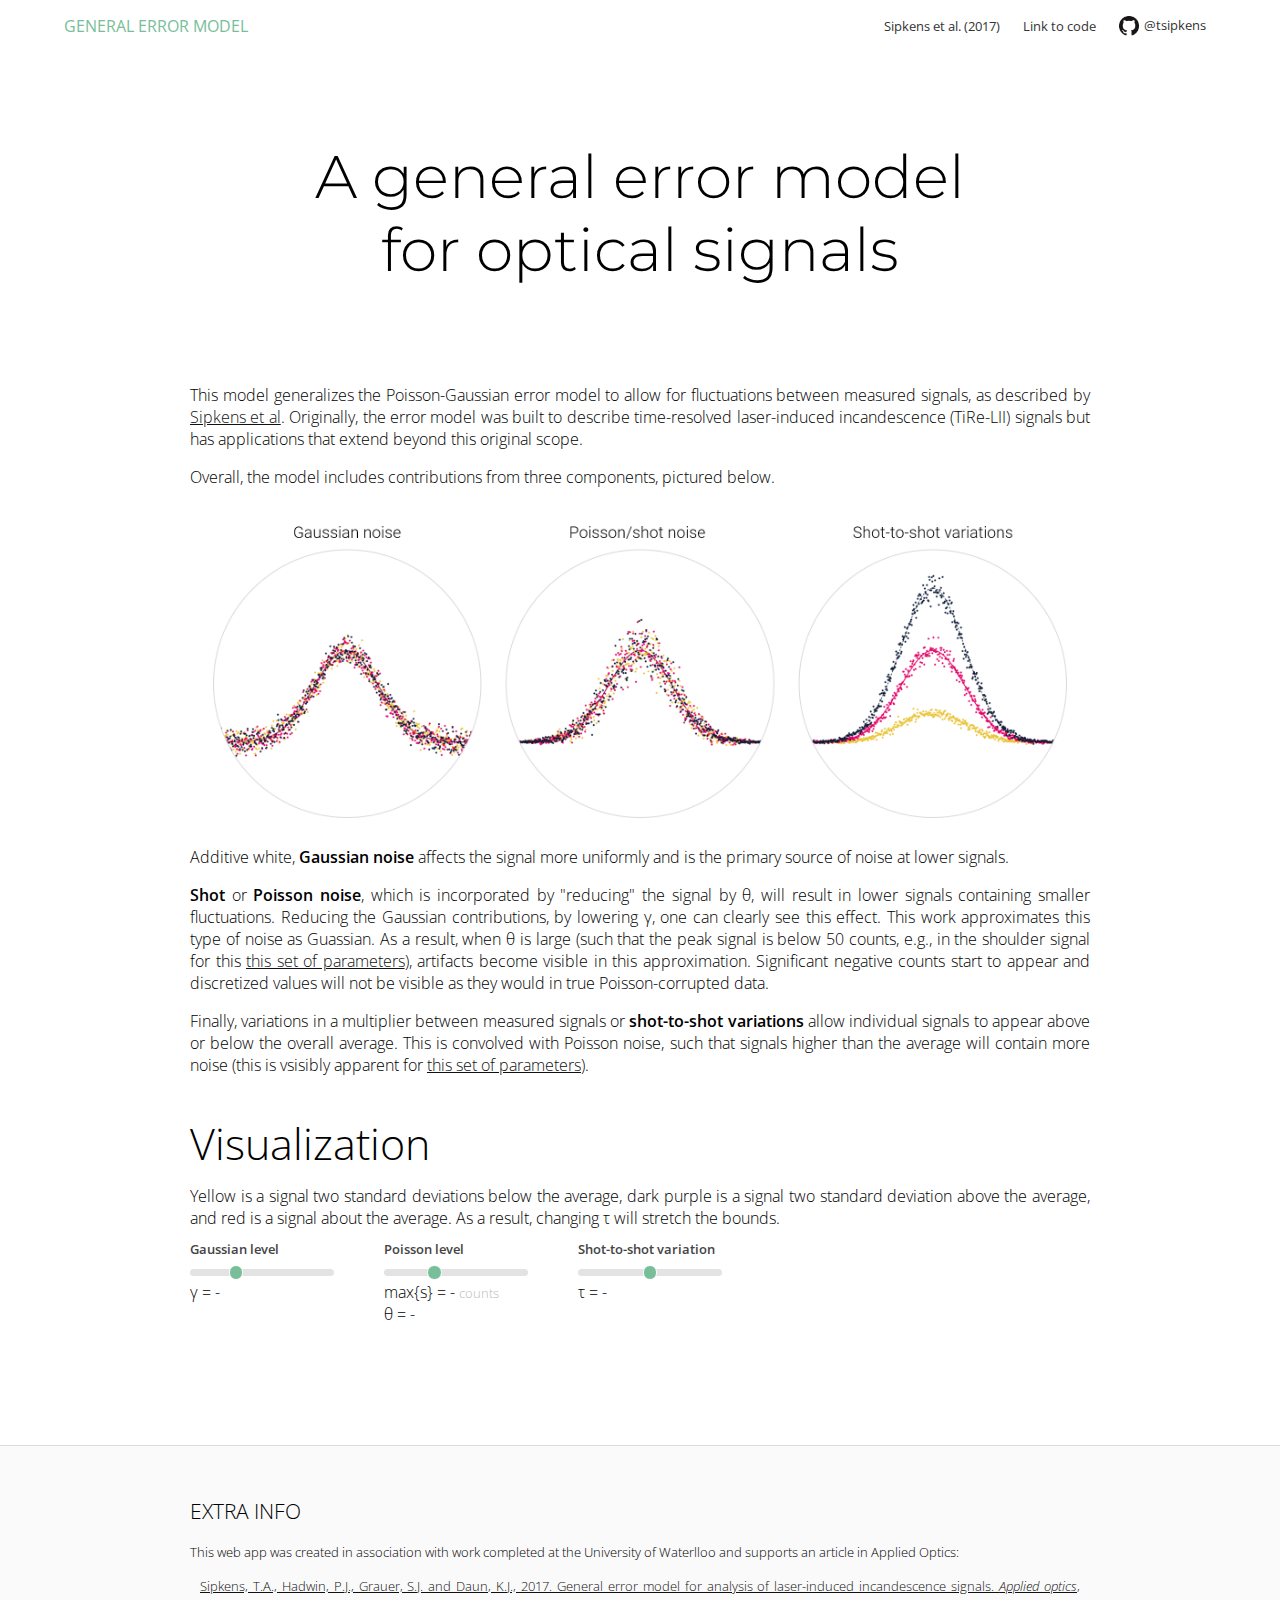
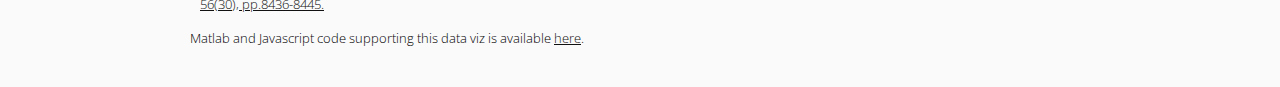
==== index.html @ a11cedff "Update header" ====
<!DOCTYPE html>
<html>

<head>
  <meta charset="utf-8">
  <title>General error model</title>

  <link rel="icon" type="image/png" href="docs/favicon.png">

  <meta name="viewport" content="width=device-width, initial-scale=1">

  <!-- Load d3.js -->
  <script src="https://d3js.org/d3.v4.js"></script>
  <script src="https://ajax.googleapis.com/ajax/libs/jquery/3.5.1/jquery.min.js"></script>

  <!-- Load fonts -->
  <link href="docs/index.css" rel="stylesheet">
</head>

<body>

  <header id="header" class="header">
    <a href="https://github.com/tsipkens" class="nav-link" style="padding: 15px 10px 15px 5%;font-size:12pt;">GENERAL ERROR MODEL</a>
    <nav>
      <ul class="nav-list">
        <li><a href="https://doi.org/10.1364/AO.56.008436" class="nav-link">Sipkens et al. (2017)</a></li>
        <li><a href="https://github.com/tsipkens/wat-lii-error" class="nav-link">Link to code</a></li>
        <li><a href="https://github.com/tsipkens" class="nav-link">
          <div style="display:flex;vertical-align:middle;">
            <img src="docs/GitHub-Mark-64px.png" alt="GitHub" style="height:15pt; padding-right:5px;">
            <span>@tsipkens</span>
          </div>
        </a></li>
      </ul>
    </nav>
  </header>



  <div class="main">

    <h1>A general error model for optical signals</h1>

    <p align="justify">
      This model generalizes the Poisson-Gaussian error model to allow
      for fluctuations between measured signals, as described
      by <a href="https://doi.org/10.1364/AO.56.008436">Sipkens et al</a>.
      Originally, the error model was built to describe time-resolved
      laser-induced incandescence (TiRe-LII) signals but has applications
      that extend beyond this original scope.
    </p>

    <p align="justify">
      Overall, the model includes contributions from three components, pictured below.
    </p>

    <img src="docs/kinds_of_noise.png" alt="Noise types" class="img-center" style="max-width:95%;">

    <p align="justify">
      Additive white, <b>Gaussian noise</b> affects the signal more uniformly
      and is the primary source of noise at lower signals.
    </p>

    <p align="justify">
      <b>Shot</b> or <b>Poisson noise</b>, which is incorporated by "reducing"
      the signal by θ, will result in lower signals containing smaller
      fluctuations. Reducing the Gaussian contributions, by lowering γ,
      one can clearly see this effect.
      This work approximates this type of noise
      as Guassian. As a result, when θ is large (such that the
      peak signal is below 50 counts, e.g., in the shoulder signal for this
      <a href="#hlegend" id="set2">this set of parameters</a>),
      artifacts become visible in this approximation.
      Significant negative counts start to appear and
      discretized values will not be visible as they would in true
      Poisson-corrupted data.
    </p>

    <p align="justify">
      Finally, variations in a multiplier between measured signals
      or <b>shot-to-shot variations</b> allow individual signals to
      appear above or below the overall average. This is convolved
      with Poisson noise, such that signals higher than the average
      will contain more noise (this is vsisibly apparent for
      <a href="#hlegend" id="set1">
        this set of parameters</a>).
    </p>

    <h2 id="hlegend">Visualization</h2>

    <p align="justify">
      Yellow is a signal two standard deviations below the average,
      dark purple is a signal two standard deviation above the average,
      and red is a signal about the average.
      As a result, changing τ will stretch the bounds.
    </p>

    <div class="control">
      <span class="control-label">Gaussian level</span>
      <input type="range" name="gamSlider" id="gamSlider" min="1" max="21" value="7"  class="slider" onchange="displayval(this.value, gam_vec, 'gamval');"> <br>
      γ = <output id="gamval">-</output>
    </div>

    <div class="control">
      <span class="control-label">Poisson level</span>
      <input type="range" name="theSlider" id="theSlider" min="1" max="19" value="7"  class="slider" onchange="displayval(this.value, the_vec, 'theval');"> <br>
      max{s} = <output id="theval2">-</output> <span class="control-unit">counts</span> <br>
      θ = <output id="theval">-</output>
    </div>

    <div class="control">
      <span class="control-label">Shot-to-shot variation</span>
      <input type="range" name="tauSlider" id="tauSlider" min="1" max="21" value="11"  class="slider" onchange="displayval(this.value, tau_vec, 'tauval');"> <br>
      τ = <output id="tauval">-</output>
    </div>


    <!-- Create a div where the graph will take place -->
    <div id="my_dataviz" style="padding-top:30px;"></div>

    <script src="js/add_noise.js"></script>

  </div>

  <div class="footer">
    <div class="main" style="padding-top:20px;padding-bottom:20px;font-size:10pt;">

      <h3>EXTRA INFO</h4>

      <p align="justify">
        This web app was created in association with work completed
        at the University of Waterlloo and supports an article in Applied Optics:
      </p>

      <p align="justify" style="padding-left:10px;padding-right:10px;">
        <a href="https://doi.org/10.1364/AO.56.008436">
          Sipkens, T.A., Hadwin, P.J., Grauer, S.J. and Daun, K.J., 2017.
          General error model for analysis of laser-induced incandescence signals.
          <i>Applied optics</i>, 56(30), pp.8436-8445.
        </a>
      </p>

      <p align="justify" style="padding-bottom:20px">
        Matlab and Javascript code supporting this data viz is available
        <a href="https://github.com/tsipkens/wat-lii-error">here</a>.
      </p>
    </div>
  </div>

  <script>
    // When the user scrolls down 50px from the top of the document, reformat header
      window.onscroll = function() {scrollFunction()};
      function scrollFunction() {
        if (document.body.scrollTop > 50 || document.documentElement.scrollTop > 60) {
          document.getElementById("header").style.boxShadow = "0px 0px 4px #AAA";
        } else {
          document.getElementById("header").style.boxShadow = "none";
        }
      }
    </script>


</body>

</html>
---- docs/index.css ----
@import url('https://fonts.googleapis.com/css2?family=Montserrat:wght@300&family=Pacifico&family=Open+Sans:wght@300;400;500;600&family=Roboto:wght@300&display=swap');

* {
  padding: 0;
  margin: 0;
}

html {
  scroll-behavior: smooth;
}

body {
  font-family: 'Open Sans', Arial, sans-serif;
  font-weight: 300;
  font-size: 12pt;
  min-height: 100%;
}


p {
  text-align: justify;
  padding-top: 8px;
  padding-bottom: 8px;
  margin: 0px;
}

b {
  font-weight: 600;
}

h1 {
  text-align: center;
  font-size: 45pt;
  font-family: 'Montserrat', Arial, sans-serif;
  font-weight: 300;
  padding: 10%;
}

h2 {
  font-size: 32pt;
  padding-bottom: 5px;
  font-family: Open Sans;
  font-weight: 200;
  padding-top: 30px;
}

h3 {
  font-size: 16pt;
  margin-bottom: 9.5px;
  font-family: Open Sans;
  font-weight: 200;
}

h4 {
  font-size: 14pt;
  font-family: 'Open Sans', Arial, sans-serif;
  font-weight: 600;
}

a {
  color: #111;
  cursor: pointer;
  transition: all 0.3s ease 0s;
}

a:hover {
  color: #78BE99;
}

/*  For navigation */
header {
  display: flex;
  justify-content: space-between;
  align-items: center;
  background-color: #FFF;
  margin: 0px;
  padding: 0px;
  font-size: 10pt;
  z-index: 20;
  position: fixed; /* Set the navbar to fixed position */
  top: 0; /* Position the navbar at the top of the page */
  width: 100%;
  box-shadow: white;
  transition: 0.3s;
}

nav {
  padding: 10px 5% 10px 0px;
  text-align: right;
  width: 60%;
}

.nav-list {
  list-style: none;
}

.nav-list li {
  display: inline-block;
  padding: 0px 10px;
  vertical-align: middle;
}

.nav-link {
  text-decoration: none;
  color: #333;
  transition: all 0.3s ease 0s;
  font-weight: 400;
  top: -500px;
}

.nav-link:hover {
  color: #78BE99;
}

a.anchor {
  display: block;
  position: relative;
  top: -60px;
  visibility: hidden;
}

div.footer {
  background-color: #FAFAFA;
  margin-top: 30px;
  padding-top: 30px;
  margin-bottom: 0px;
  padding-bottom: 0px;
  border-top: 1px solid #DDDDDD;
}


/* For main components */
div.main {
  margin: 0 auto;
  max-width: 900px;
  width: 90%;
  padding-top: 50px;
  padding-bottom: 50px;
}

hr {
  border: none;
  border-top: 1px solid #DDDDDD;
  margin-top: 35px;
  margin-bottom: 35px;
}

.img-center {
  display: block;
  margin: 20px;
  margin-left: auto;
  margin-right: auto;
}

/* Associated with plot elements --> */
div.tooltip {
  position: absolute;
  text-align: center;
  padding: .4rem;
  background: #FFFFFF;
  color: #313639;
  border: 1px solid #313639;
  border-radius: 4px;
  pointer-events: none;
}

.labels {
  color: #444444;
  font-size: 8px;
}

.Qlabel {
  color: #CCCCCC;
  font-size: 8pt;
}

.axis {
  font-family: 'Open Sans', Arial, sans-serif;
  font-size: 10pt;
  font-weight: 200;
}



div.control {
  padding: 0px 30px 5px 0px;
  display: inline-block;
  vertical-align: text-top;
  margin-bottom: 5px;
  width: 160px;
}

.control-label {
  font-family: 'Open Sans', sans-serif;
  font-weight: 600;
  color: #444;
  font-size: 10pt;
}

.control-unit {
  font-family: 'Open Sans', sans-serif;
  font-weight: 300;
  color: #BBB;
  font-size: 10pt;
}



/* for blue slider */
.slider {
  -webkit-appearance: none;
  width: 90%;
  height: 5pt;
  border-radius: 5px;
  background: #E3E3E3;
  outline: none;
  -webkit-transition: .2s;
  transition: all .2s;
}

.slider::-webkit-slider-thumb {
  -webkit-appearance: none;
  appearance: none;
  width: 11pt;
  height: 11pt;
  border-radius: 50%;
  border: 1pt solid white;
  background: #78BE99;
  cursor: pointer;
}

.slider::-moz-range-thumb {
  width: 11pt;
  height: 11pt;
  border-radius: 50%;
  background: #78BE99;
  cursor: pointer
}
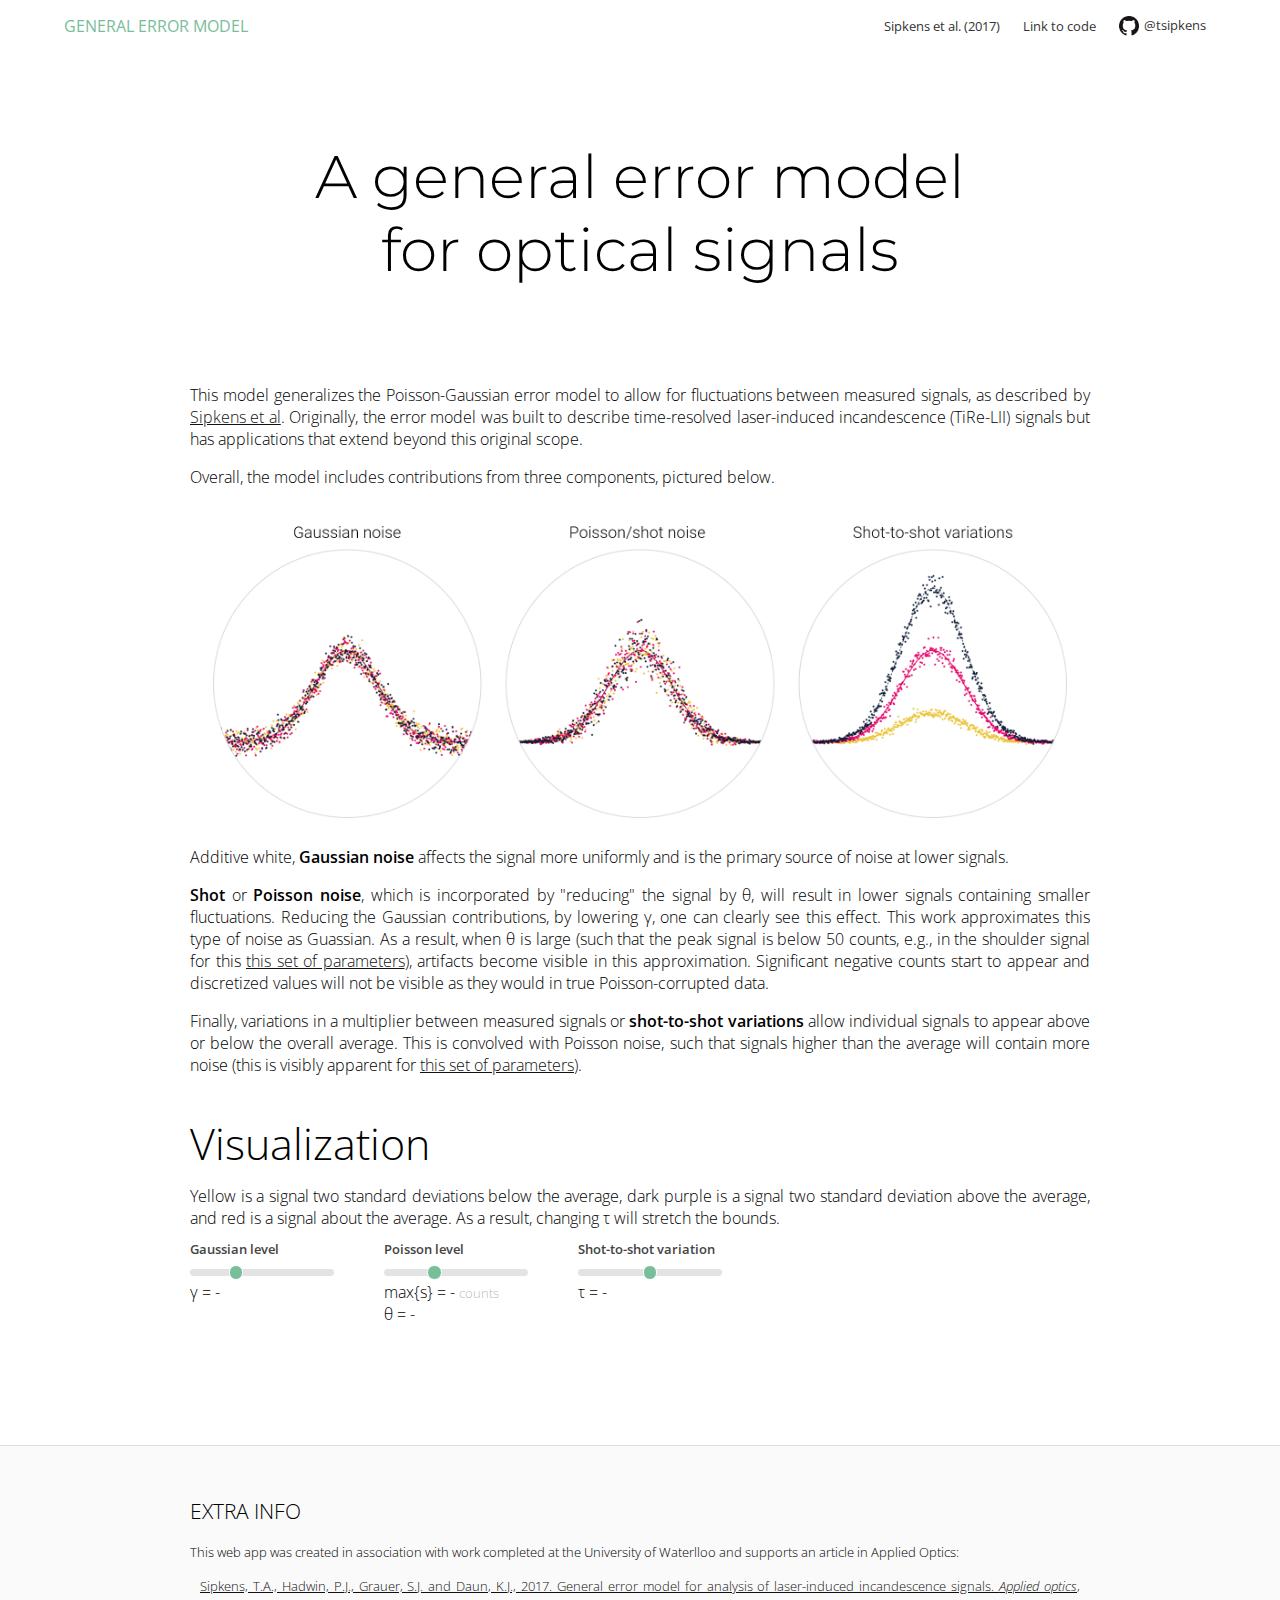
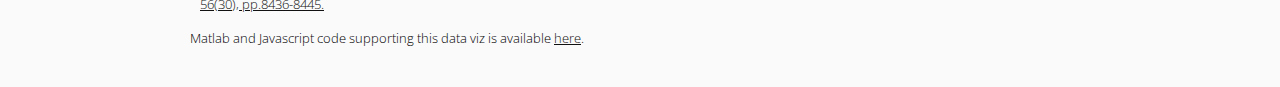
==== commit 86ec40c1: "Fix typo in index.html" ====
--- a/index.html
+++ b/index.html
@@ -81,7 +81,7 @@
       or <b>shot-to-shot variations</b> allow individual signals to
       appear above or below the overall average. This is convolved
       with Poisson noise, such that signals higher than the average
-      will contain more noise (this is vsisibly apparent for
+      will contain more noise (this is visibly apparent for
       <a href="#hlegend" id="set1">
         this set of parameters</a>).
     </p>
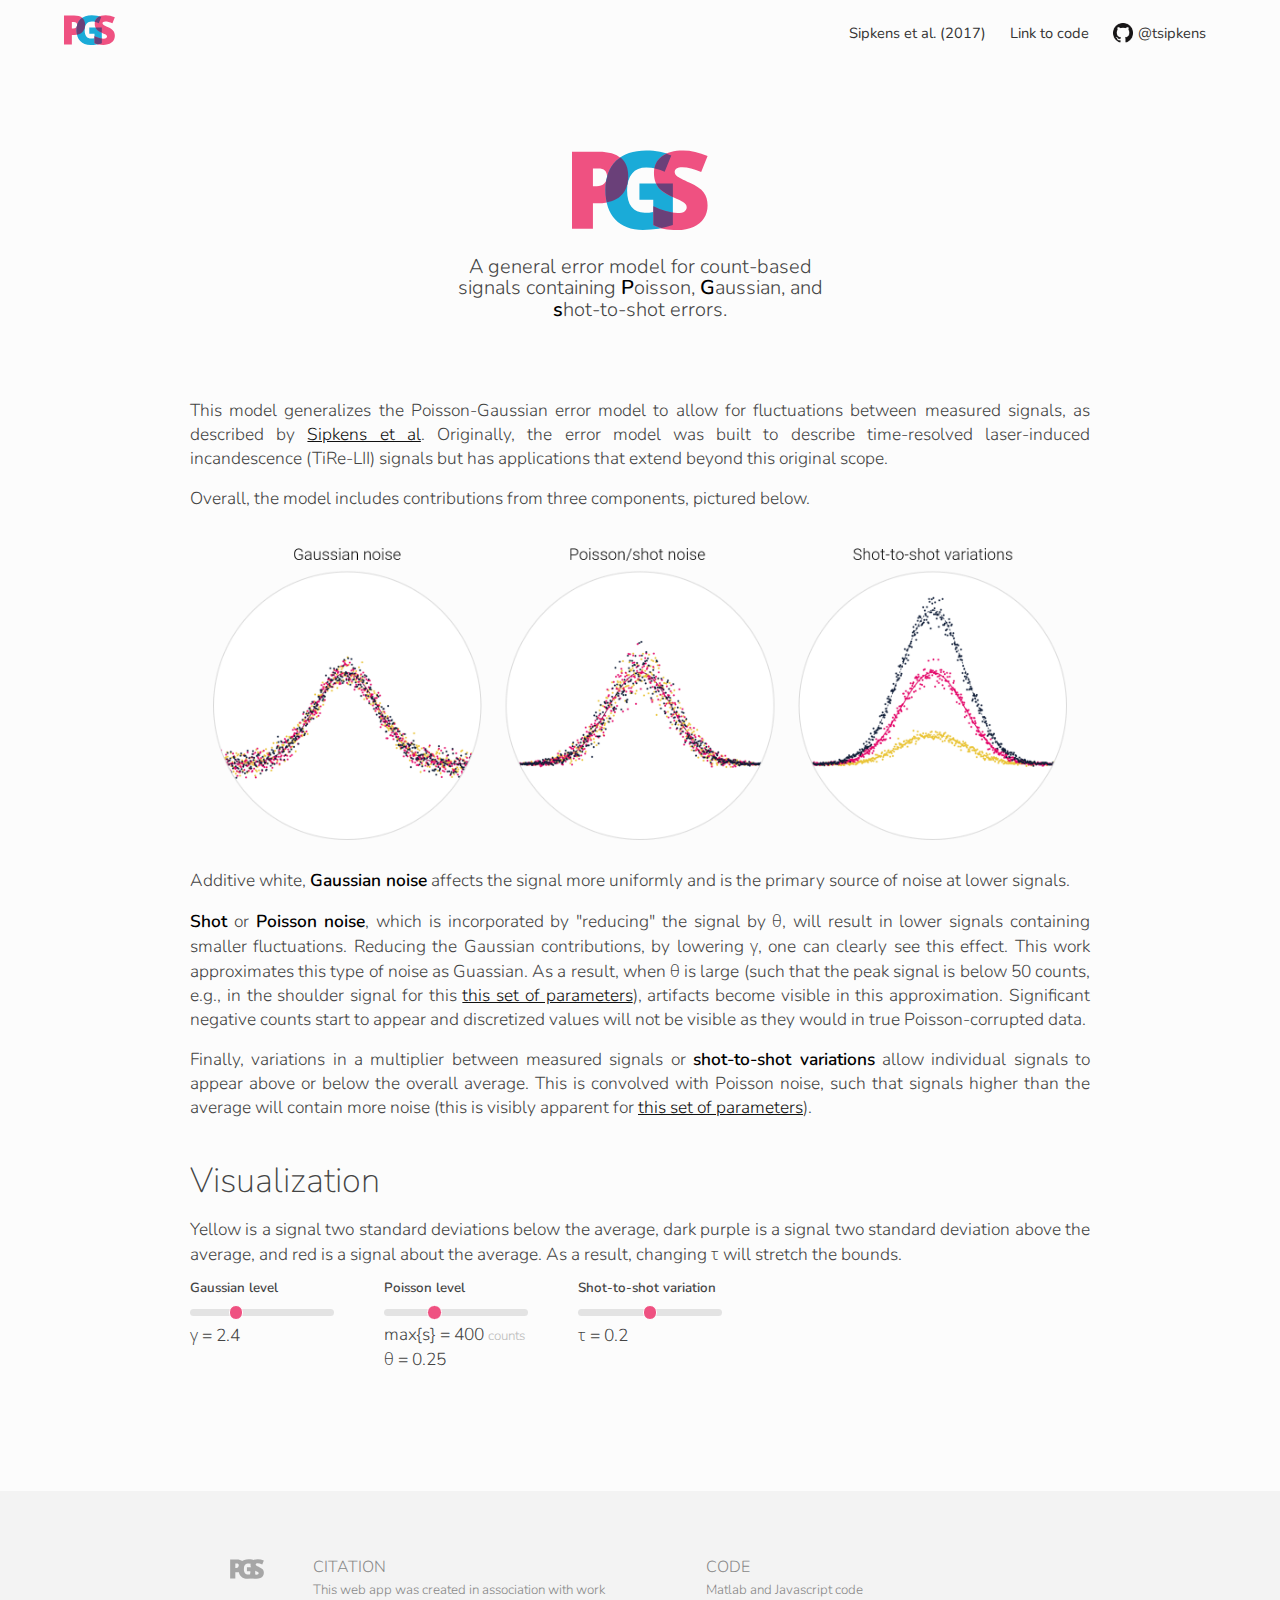
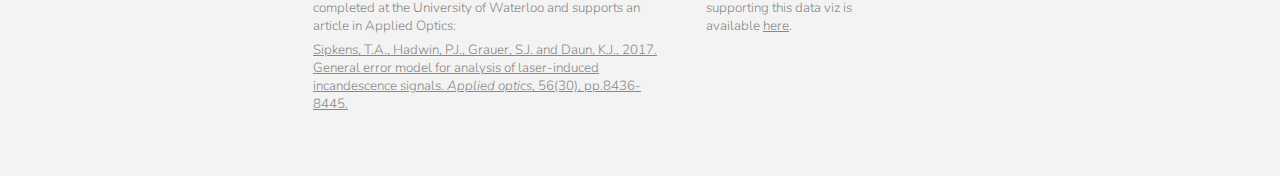
==== commit 5e25f7a7: "Update logo and footer" ====
--- a/index.html
+++ b/index.html
@@ -3,7 +3,7 @@
 
 <head>
   <meta charset="utf-8">
-  <title>General error model</title>
+  <title>PGS ERRORS</title>
 
   <link rel="icon" type="image/png" href="docs/favicon.png">
 
@@ -20,7 +20,7 @@
 <body>
 
   <header id="header" class="header">
-    <a href="https://github.com/tsipkens" class="nav-link" style="padding: 15px 10px 15px 5%;font-size:12pt;">GENERAL ERROR MODEL</a>
+    <a href="https://github.com/tsipkens" class="nav-link" style="padding: 15px 10px 15px 5%;font-size:12pt;font-weight:600;"><img src="docs/imgs/pgs_logo.svg" height="30pt"></a>
     <nav>
       <ul class="nav-list">
         <li><a href="https://doi.org/10.1364/AO.56.008436" class="nav-link">Sipkens et al. (2017)</a></li>
@@ -39,7 +39,12 @@
 
   <div class="main">
 
-    <h1>A general error model for optical signals</h1>
+    <h1><img src="docs/imgs/pgs_logo.svg" height="80pt" style="padding-top:60px;"></h1>
+
+    <div class="subtitle">
+      A general error model for count-based signals containing
+      <b>P</b>oisson, <b>G</b>aussian, and <b>s</b>hot-to-shot errors.
+    </div>
 
     <p align="justify">
       This model generalizes the Poisson-Gaussian error model to allow
@@ -86,7 +91,7 @@
         this set of parameters</a>).
     </p>
 
-    <h2 id="hlegend">Visualization</h2>
+    <h2>Visualization</h2>
 
     <p align="justify">
       Yellow is a signal two standard deviations below the average,
@@ -94,6 +99,8 @@
       and red is a signal about the average.
       As a result, changing τ will stretch the bounds.
     </p>
+
+    <a class="anchor" id="hlegend"></a>
 
     <div class="control">
       <span class="control-label">Gaussian level</span>
@@ -124,26 +131,35 @@
 
   <div class="footer">
     <div class="main" style="padding-top:20px;padding-bottom:20px;font-size:10pt;">
+      <div class="footer-section" style="width:40px;">
+        <img src="docs/imgs/pgs_gray.svg" height="20pt" style="padding-top:3px;">
+      </div>
 
-      <h3>EXTRA INFO</h4>
+      <div class="footer-section" style="max-width:350px;">
+        <h4>CITATION</h4>
 
-      <p align="justify">
-        This web app was created in association with work completed
-        at the University of Waterlloo and supports an article in Applied Optics:
-      </p>
+        <p>
+          This web app was created in association with work completed
+          at the University of Waterloo and supports an article in Applied Optics:
+        </p>
+        
+        <p>
+          <a href="https://doi.org/10.1364/AO.56.008436">
+            Sipkens, T.A., Hadwin, P.J., Grauer, S.J. and Daun, K.J., 2017.
+            General error model for analysis of laser-induced incandescence signals.
+            <i>Applied optics</i>, 56(30), pp.8436-8445.
+          </a>
+        </p>
+      </div>
 
-      <p align="justify" style="padding-left:10px;padding-right:10px;">
-        <a href="https://doi.org/10.1364/AO.56.008436">
-          Sipkens, T.A., Hadwin, P.J., Grauer, S.J. and Daun, K.J., 2017.
-          General error model for analysis of laser-induced incandescence signals.
-          <i>Applied optics</i>, 56(30), pp.8436-8445.
-        </a>
-      </p>
+      <div class="footer-section" style="max-width:200px;">
+        <h4>CODE</h4>
 
-      <p align="justify" style="padding-bottom:20px">
-        Matlab and Javascript code supporting this data viz is available
-        <a href="https://github.com/tsipkens/wat-lii-error">here</a>.
-      </p>
+        <p>
+          Matlab and Javascript code supporting this data viz is available
+          <a href="https://github.com/tsipkens/wat-lii-error">here</a>.
+        </p>
+      </div>
     </div>
   </div>
 
--- a/docs/index.css
+++ b/docs/index.css
@@ -1,5 +1,5 @@
 
-@import url('https://fonts.googleapis.com/css2?family=Montserrat:wght@300&family=Pacifico&family=Open+Sans:wght@300;400;500;600&family=Roboto:wght@300&display=swap');
+@import url('https://fonts.googleapis.com/css2?family=Montserrat:wght@300&family=Pacifico&family=Nunito:wght@200;300;400;600;700&family=Open+Sans:wght@300;400;500;600&family=Roboto:wght@300&display=swap');
 
 * {
   padding: 0;
@@ -8,54 +8,74 @@
 
 html {
   scroll-behavior: smooth;
+  background-color: rgba(252, 252, 252, 1);
 }
 
 body {
-  font-family: 'Open Sans', Arial, sans-serif;
+  font-family: 'Nunito', 'Open Sans', Arial, sans-serif;
   font-weight: 300;
-  font-size: 12pt;
+  font-size: 13pt;
   min-height: 100%;
+  color: #444;
 }
 
 
 p {
-  text-align: justify;
+  text-align: left;
   padding-top: 8px;
   padding-bottom: 8px;
   margin: 0px;
 }
+@media screen and (min-width: 600px) {
+  p {
+    text-align: justify;
+  }
+}
 
 b {
   font-weight: 600;
+  color: #000;
 }
 
 h1 {
   text-align: center;
   font-size: 45pt;
-  font-family: 'Montserrat', Arial, sans-serif;
-  font-weight: 300;
-  padding: 10%;
+  font-family: 'Nunito', 'Montserrat', Arial, sans-serif;
+  font-weight: 500;
+  padding-top: 40px;
+  padding-bottom: 5px;
 }
 
 h2 {
-  font-size: 32pt;
+  font-size: 26pt;
   padding-bottom: 5px;
-  font-family: Open Sans;
+  font-family: 'Nunito';
   font-weight: 200;
   padding-top: 30px;
+}
+
+.subtitle {
+  font-size: 15pt;
+  line-height: 16pt;
+  padding-bottom: 70px;
+  padding-top: 0px;
+  text-align: center;
+  max-width: 400px;
+  margin: 0 auto;
 }
 
 h3 {
   font-size: 16pt;
   margin-bottom: 9.5px;
-  font-family: Open Sans;
+  font-family: 'Nunito';
   font-weight: 200;
 }
 
 h4 {
-  font-size: 14pt;
-  font-family: 'Open Sans', Arial, sans-serif;
-  font-weight: 600;
+  font-size: 12pt;
+  font-family: 'Nunito', 'Open Sans', Arial, sans-serif;
+  font-weight: 300;
+  color: #888;
 }
 
 a {
@@ -65,7 +85,7 @@
 }
 
 a:hover {
-  color: #78BE99;
+  color: #EF5181;
 }
 
 /*  For navigation */
@@ -73,10 +93,10 @@
   display: flex;
   justify-content: space-between;
   align-items: center;
-  background-color: #FFF;
+  background-color: rgba(252, 252, 252, 1);
   margin: 0px;
   padding: 0px;
-  font-size: 10pt;
+  font-size: 11pt;
   z-index: 20;
   position: fixed; /* Set the navbar to fixed position */
   top: 0; /* Position the navbar at the top of the page */
@@ -97,7 +117,7 @@
 
 .nav-list li {
   display: inline-block;
-  padding: 0px 10px;
+  padding: 3px 10px;
   vertical-align: middle;
 }
 
@@ -110,23 +130,46 @@
 }
 
 .nav-link:hover {
-  color: #78BE99;
+  color: #EF5181;
 }
 
 a.anchor {
   display: block;
   position: relative;
-  top: -60px;
+  top: -75px;
   visibility: hidden;
 }
 
 div.footer {
-  background-color: #FAFAFA;
+  background-color: #F3F3F3;
   margin-top: 30px;
-  padding-top: 30px;
+  padding-top: 45px;
   margin-bottom: 0px;
-  padding-bottom: 0px;
-  border-top: 1px solid #DDDDDD;
+  padding-bottom: 40px;
+  color: #888;
+}
+
+.footer a {
+  color: #888;
+  cursor: pointer;
+  transition: all 0.3s ease 0s;
+}
+
+.footer a:hover {
+  color: #EF5181;
+}
+
+.footer-section {
+  width: 90%;
+  padding-left: 40px;
+  display: inline-block;
+  vertical-align: top;
+}
+
+.footer p {
+  text-align: left;
+  padding-top: 3px;
+  padding-bottom: 3px;
 }
 
 
@@ -154,6 +197,11 @@
 }
 
 /* Associated with plot elements --> */
+/* Plot background color */
+.plot-fill {
+  fill: white;
+}
+
 div.tooltip {
   position: absolute;
   text-align: center;
@@ -176,7 +224,7 @@
 }
 
 .axis {
-  font-family: 'Open Sans', Arial, sans-serif;
+  font-family: 'Nunito', 'Open Sans', Arial, sans-serif;
   font-size: 10pt;
   font-weight: 200;
 }
@@ -192,14 +240,14 @@
 }
 
 .control-label {
-  font-family: 'Open Sans', sans-serif;
+  font-family: 'Nunito', 'Open Sans', sans-serif;
   font-weight: 600;
   color: #444;
   font-size: 10pt;
 }
 
 .control-unit {
-  font-family: 'Open Sans', sans-serif;
+  font-family: 'Nunito', 'Open Sans', sans-serif;
   font-weight: 300;
   color: #BBB;
   font-size: 10pt;
@@ -226,7 +274,7 @@
   height: 11pt;
   border-radius: 50%;
   border: 1pt solid white;
-  background: #78BE99;
+  background: #EF5181;
   cursor: pointer;
 }
 
@@ -234,6 +282,6 @@
   width: 11pt;
   height: 11pt;
   border-radius: 50%;
-  background: #78BE99;
+  background: #EF5181;
   cursor: pointer
 }
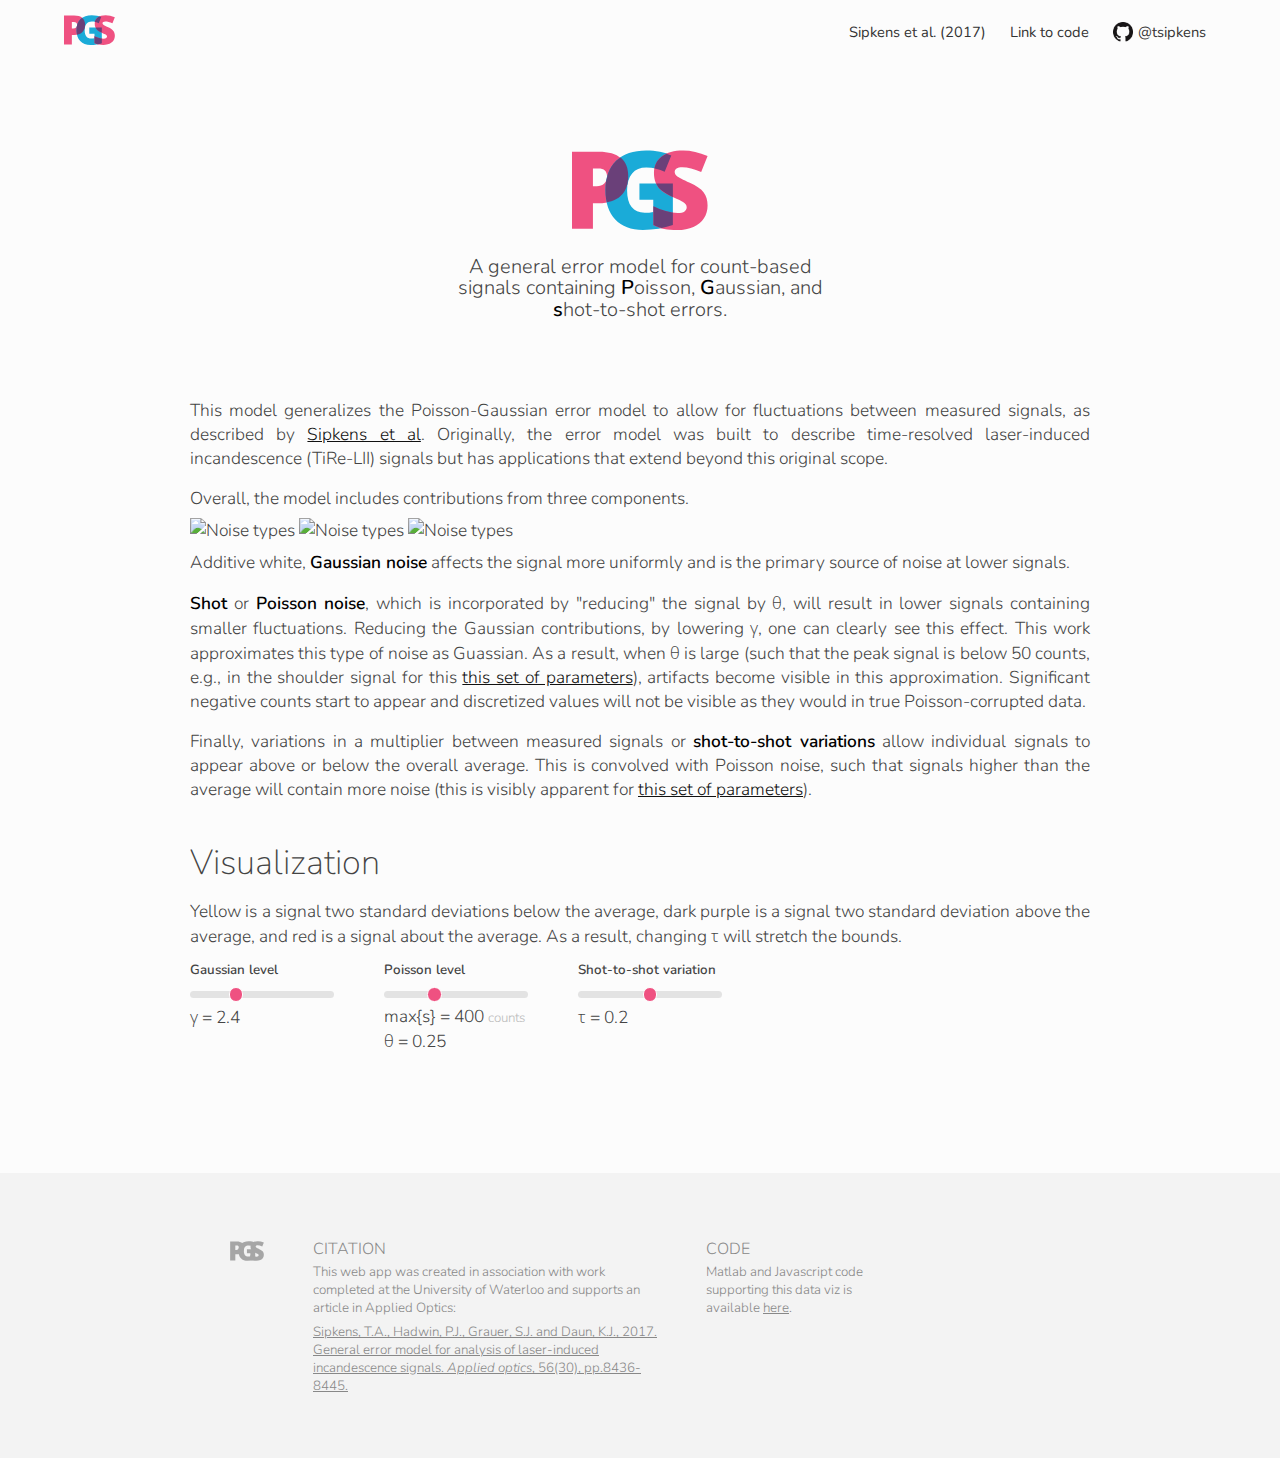
==== commit 4b21d41f: "Update padding in nav bar" ====
--- a/index.html
+++ b/index.html
@@ -20,7 +20,7 @@
 <body>
 
   <header id="header" class="header">
-    <a href="https://github.com/tsipkens" class="nav-link" style="padding: 15px 10px 15px 5%;font-size:12pt;font-weight:600;"><img src="docs/imgs/pgs_logo.svg" height="30pt"></a>
+    <a href="https://github.com/tsipkens" class="nav-link" style="padding: 15px 10px 13px 5%;font-size:12pt;font-weight:600;"><img src="docs/imgs/pgs_logo.svg" height="30pt"></a>
     <nav>
       <ul class="nav-list">
         <li><a href="https://doi.org/10.1364/AO.56.008436" class="nav-link">Sipkens et al. (2017)</a></li>
@@ -45,7 +45,7 @@
       A general error model for count-based signals containing
       <b>P</b>oisson, <b>G</b>aussian, and <b>s</b>hot-to-shot errors.
     </div>
-
+    
     <p align="justify">
       This model generalizes the Poisson-Gaussian error model to allow
       for fluctuations between measured signals, as described
@@ -56,10 +56,14 @@
     </p>
 
     <p align="justify">
-      Overall, the model includes contributions from three components, pictured below.
+      Overall, the model includes contributions from three components.
     </p>
 
-    <img src="docs/kinds_of_noise.png" alt="Noise types" class="img-center" style="max-width:95%;">
+    <div class="img-container">
+      <img src="docs/imgs/pois.svg" alt="Noise types" class="img-schem">
+      <img src="docs/imgs/gaus.svg" alt="Noise types" class="img-schem">
+      <img src="docs/imgs/s2s.svg" alt="Noise types" class="img-schem">
+    </div>
 
     <p align="justify">
       Additive white, <b>Gaussian noise</b> affects the signal more uniformly
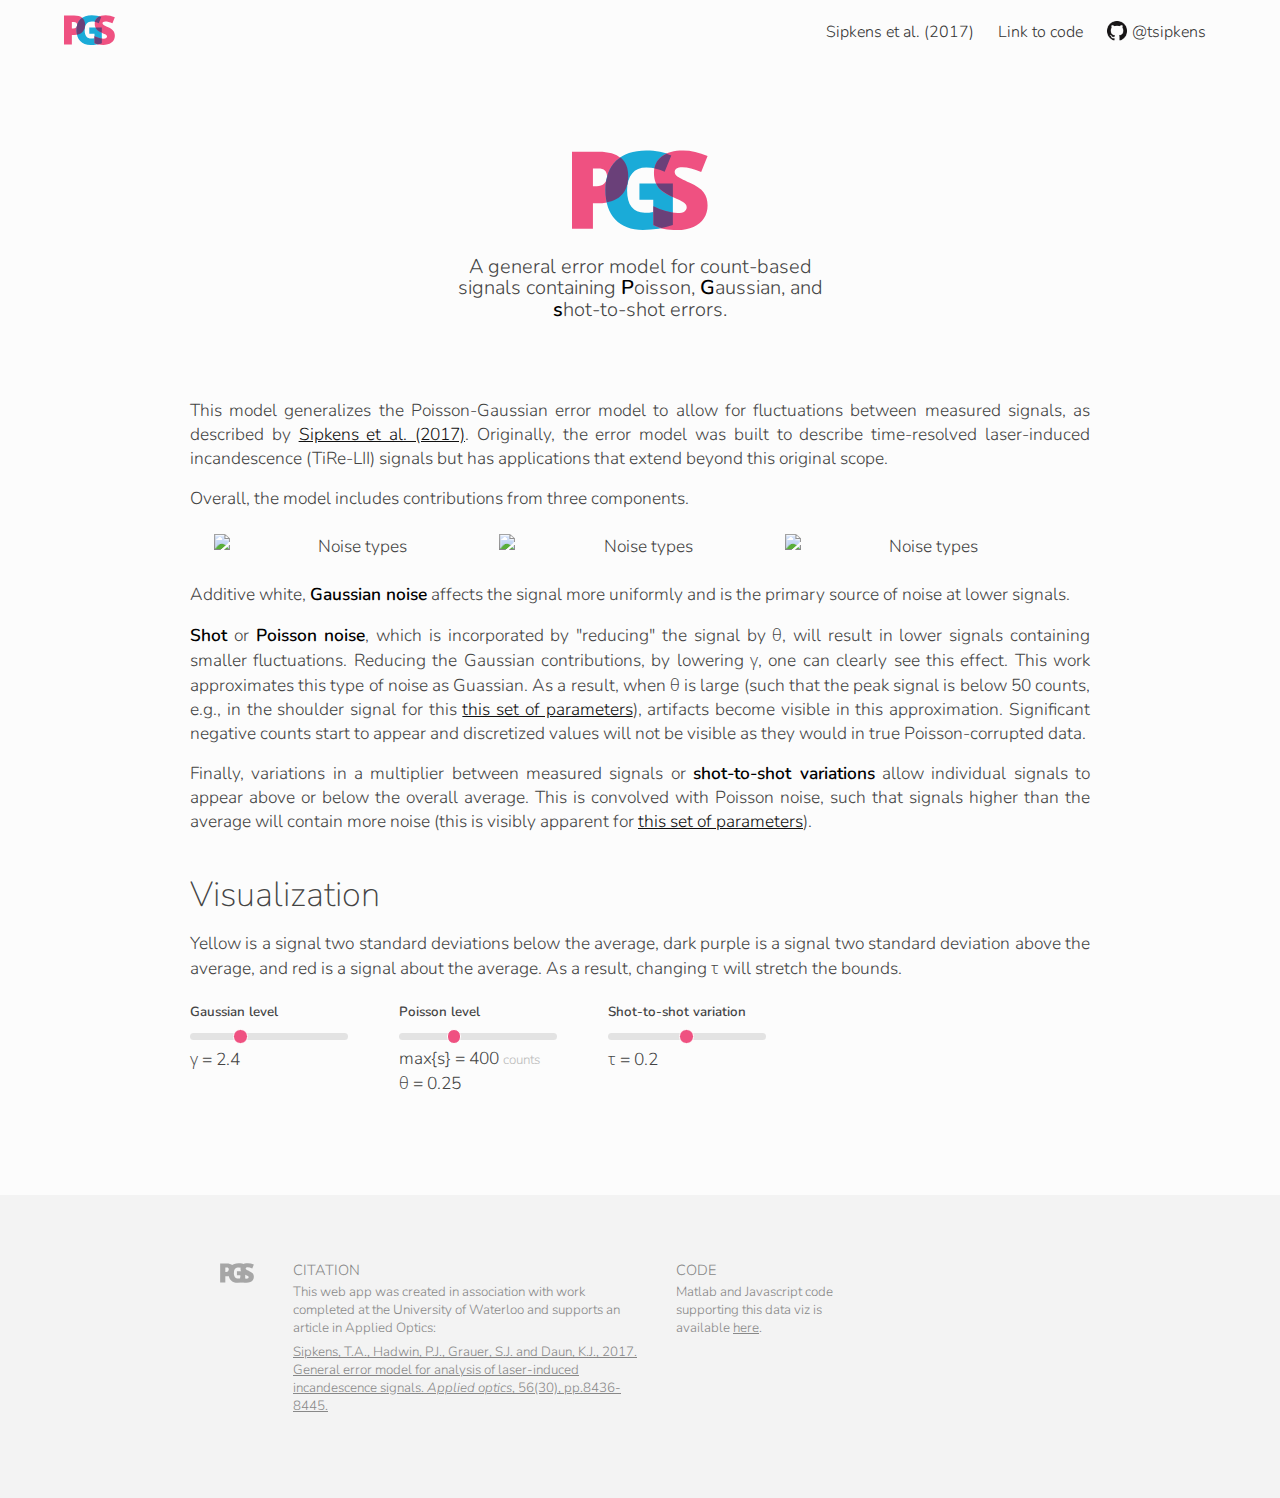
==== commit b241401d: "Small changes to formatting" ====
--- a/index.html
+++ b/index.html
@@ -49,12 +49,12 @@
     <p align="justify">
       This model generalizes the Poisson-Gaussian error model to allow
       for fluctuations between measured signals, as described
-      by <a href="https://doi.org/10.1364/AO.56.008436">Sipkens et al</a>.
+      by <a href="https://doi.org/10.1364/AO.56.008436">Sipkens et al. (2017)</a>.
       Originally, the error model was built to describe time-resolved
       laser-induced incandescence (TiRe-LII) signals but has applications
       that extend beyond this original scope.
     </p>
-
+    
     <p align="justify">
       Overall, the model includes contributions from three components.
     </p>
--- a/docs/index.css
+++ b/docs/index.css
@@ -65,14 +65,14 @@
 }
 
 h3 {
-  font-size: 16pt;
+  font-size: 15pt;
   margin-bottom: 9.5px;
   font-family: 'Nunito';
   font-weight: 200;
 }
 
 h4 {
-  font-size: 12pt;
+  font-size: 11pt;
   font-family: 'Nunito', 'Open Sans', Arial, sans-serif;
   font-weight: 300;
   color: #888;
@@ -93,7 +93,7 @@
   display: flex;
   justify-content: space-between;
   align-items: center;
-  background-color: rgba(252, 252, 252, 1);
+  background-color: rgba(252, 252, 252, 1);;
   margin: 0px;
   padding: 0px;
   font-size: 11pt;
@@ -125,7 +125,8 @@
   text-decoration: none;
   color: #333;
   transition: all 0.3s ease 0s;
-  font-weight: 400;
+  font-weight: 300;
+  font-size: 12pt;
   top: -500px;
 }
 
@@ -161,7 +162,8 @@
 
 .footer-section {
   width: 90%;
-  padding-left: 40px;
+  padding-left: 30px;
+  padding-bottom: 20px;
   display: inline-block;
   vertical-align: top;
 }
@@ -179,7 +181,7 @@
   max-width: 900px;
   width: 90%;
   padding-top: 50px;
-  padding-bottom: 50px;
+  padding-bottom: 30px;
 }
 
 hr {
@@ -189,11 +191,30 @@
   margin-bottom: 35px;
 }
 
-.img-center {
+.img-container {
   display: block;
-  margin: 20px;
-  margin-left: auto;
-  margin-right: auto;
+  margin: auto 10px auto 10px;
+  text-align: center;
+}
+
+.img-schem {
+  padding-top: 16px;
+  padding-bottom: 16px;
+  margin: 0px;
+  display: inline-block;
+  width: 90%;
+}
+@media screen and (min-width: 630px) {
+  .img-schem {
+    margin: auto 0px auto 0px;
+    width: 50%;
+  }
+}
+@media screen and (min-width: 750px) {
+  .img-schem {
+    margin: auto 0px auto 0px;
+    width: 32%;
+  }
 }
 
 /* Associated with plot elements --> */
@@ -232,11 +253,11 @@
 
 
 div.control {
-  padding: 0px 30px 5px 0px;
+  padding: 10px 30px 5px 0px;
   display: inline-block;
   vertical-align: text-top;
   margin-bottom: 5px;
-  width: 160px;
+  width: 175px;
 }
 
 .control-label {
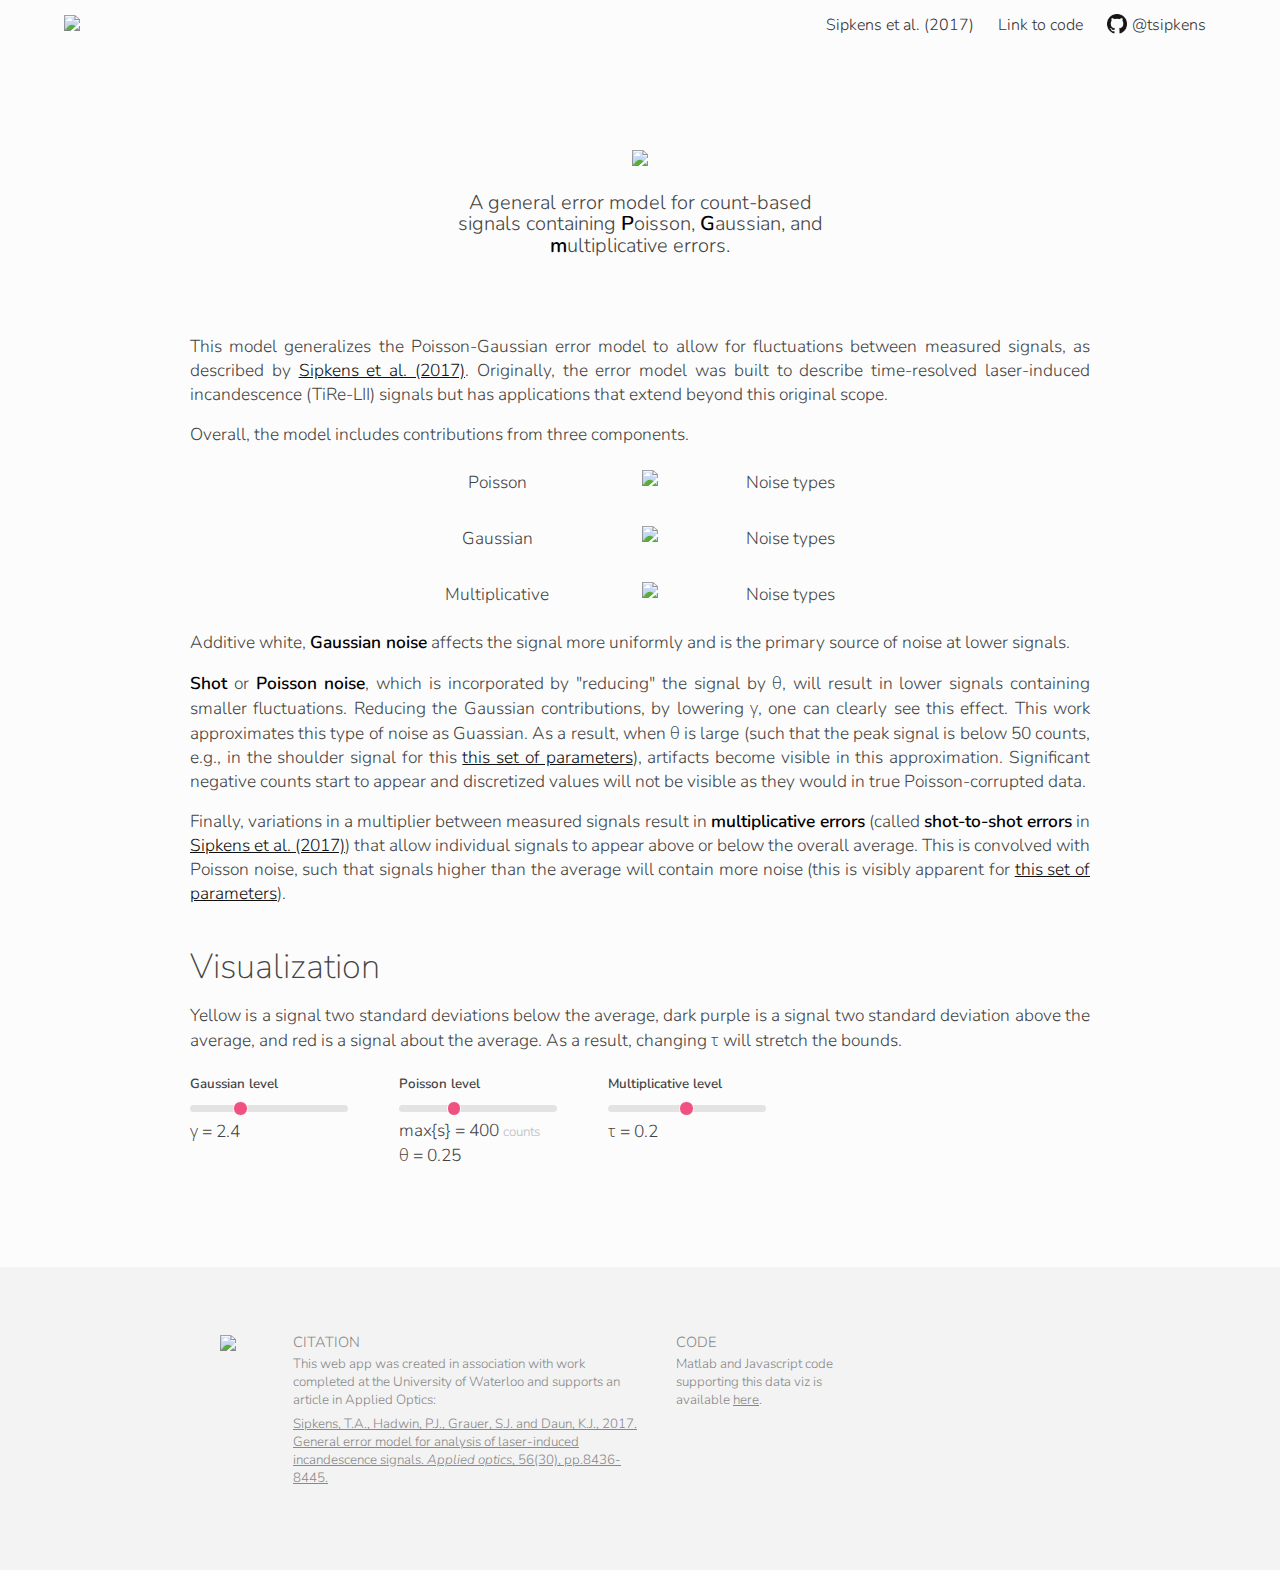
==== commit 1fd4d7e6: "Update web app keywords" ====
--- a/index.html
+++ b/index.html
@@ -3,9 +3,15 @@
 
 <head>
   <meta charset="utf-8">
-  <title>PGS ERRORS</title>
-
-  <link rel="icon" type="image/png" href="docs/favicon.png">
+  <title>PGM | A general error model</title>
+
+  <meta name="author" content="Timothy Sipkens" />
+  <meta name="keywords" content="general error model, noise model, noise, PGM, poisson-gaussian-multiplicative, multiplicative error, gaussian noise, poisson noise, Tim, Sipkens, Timothy Sipkens, viz" />
+  <meta name="description" content="A web app to explore the PGM error model from measurements, contianing Poisson, Gaussian, and multiplicative errors." />
+  <meta name="robots" content="index,follow" />
+
+  <link rel="icon" type="image/png" href="https://tsipkens.github.io/pgm-error/docs/favicon.png">
+  <link rel="shortcut icon" href="https://tsipkens.github.io/pgm-error/docs/favicon.png" />
 
   <meta name="viewport" content="width=device-width, initial-scale=1">
 
@@ -20,7 +26,7 @@
 <body>
 
   <header id="header" class="header">
-    <a href="https://github.com/tsipkens" class="nav-link" style="padding: 15px 10px 13px 5%;font-size:12pt;font-weight:600;"><img src="docs/imgs/pgs_logo.svg" height="30pt"></a>
+    <a href="https://github.com/tsipkens" class="nav-link" style="padding: 15px 10px 13px 5%;font-size:12pt;font-weight:600;"><img src="docs/imgs/pgm_logo.svg" height="30pt"></a>
     <nav>
       <ul class="nav-list">
         <li><a href="https://doi.org/10.1364/AO.56.008436" class="nav-link">Sipkens et al. (2017)</a></li>
@@ -39,11 +45,11 @@
 
   <div class="main">
 
-    <h1><img src="docs/imgs/pgs_logo.svg" height="80pt" style="padding-top:60px;"></h1>
+    <h1><img src="docs/imgs/pgm_logo.svg" height="80pt" style="padding-top:60px;"></h1>
 
     <div class="subtitle">
       A general error model for count-based signals containing
-      <b>P</b>oisson, <b>G</b>aussian, and <b>s</b>hot-to-shot errors.
+      <b>P</b>oisson, <b>G</b>aussian, and <b>m</b>ultiplicative errors.
     </div>
     
     <p align="justify">
@@ -60,9 +66,18 @@
     </p>
 
     <div class="img-container">
-      <img src="docs/imgs/pois.svg" alt="Noise types" class="img-schem">
-      <img src="docs/imgs/gaus.svg" alt="Noise types" class="img-schem">
-      <img src="docs/imgs/s2s.svg" alt="Noise types" class="img-schem">
+      <div class="img-div">
+        <div class="img-schem">Poisson</div>
+        <img src="docs/imgs/pois.svg" alt="Noise types" class="img-schem">
+      </div>
+      <div class="img-div">
+        <div class="img-schem">Gaussian</div>
+        <img src="docs/imgs/gaus.svg" alt="Noise types" class="img-schem">
+      </div>
+      <div class="img-div">
+        <div class="img-schem">Multiplicative</div>
+        <img src="docs/imgs/s2s.svg" alt="Noise types" class="img-schem">
+      </div>
     </div>
 
     <p align="justify">
@@ -87,7 +102,9 @@
 
     <p align="justify">
       Finally, variations in a multiplier between measured signals
-      or <b>shot-to-shot variations</b> allow individual signals to
+      result in <b>multiplicative errors</b> (called <b>shot-to-shot errors</b> in 
+      <a href="https://doi.org/10.1364/AO.56.008436">Sipkens et al. (2017)</a>) 
+      that allow individual signals to
       appear above or below the overall average. This is convolved
       with Poisson noise, such that signals higher than the average
       will contain more noise (this is visibly apparent for
@@ -120,7 +137,7 @@
     </div>
 
     <div class="control">
-      <span class="control-label">Shot-to-shot variation</span>
+      <span class="control-label">Multiplicative level</span>
       <input type="range" name="tauSlider" id="tauSlider" min="1" max="21" value="11"  class="slider" onchange="displayval(this.value, tau_vec, 'tauval');"> <br>
       τ = <output id="tauval">-</output>
     </div>
@@ -136,7 +153,7 @@
   <div class="footer">
     <div class="main" style="padding-top:20px;padding-bottom:20px;font-size:10pt;">
       <div class="footer-section" style="width:40px;">
-        <img src="docs/imgs/pgs_gray.svg" height="20pt" style="padding-top:3px;">
+        <img src="docs/imgs/pgm_gray.svg" height="20pt" style="padding-top:3px;">
       </div>
 
       <div class="footer-section" style="max-width:350px;">
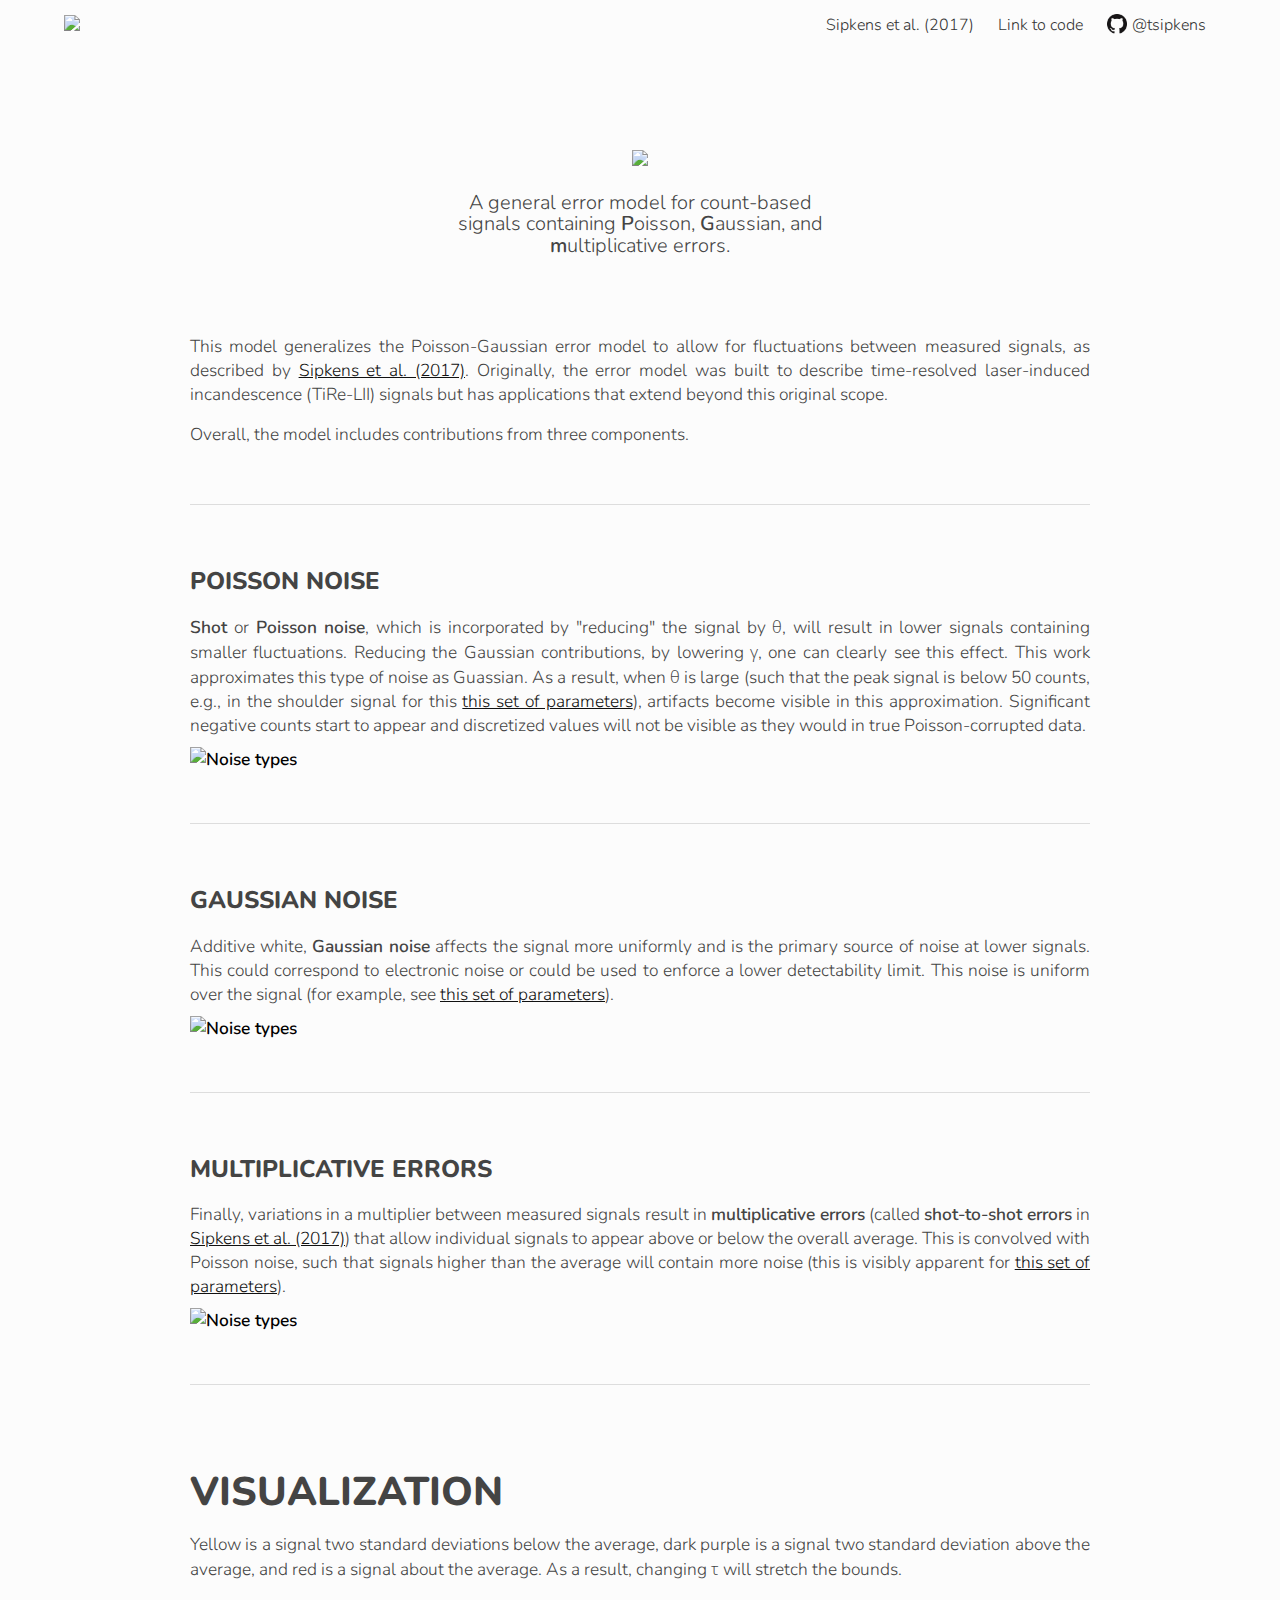
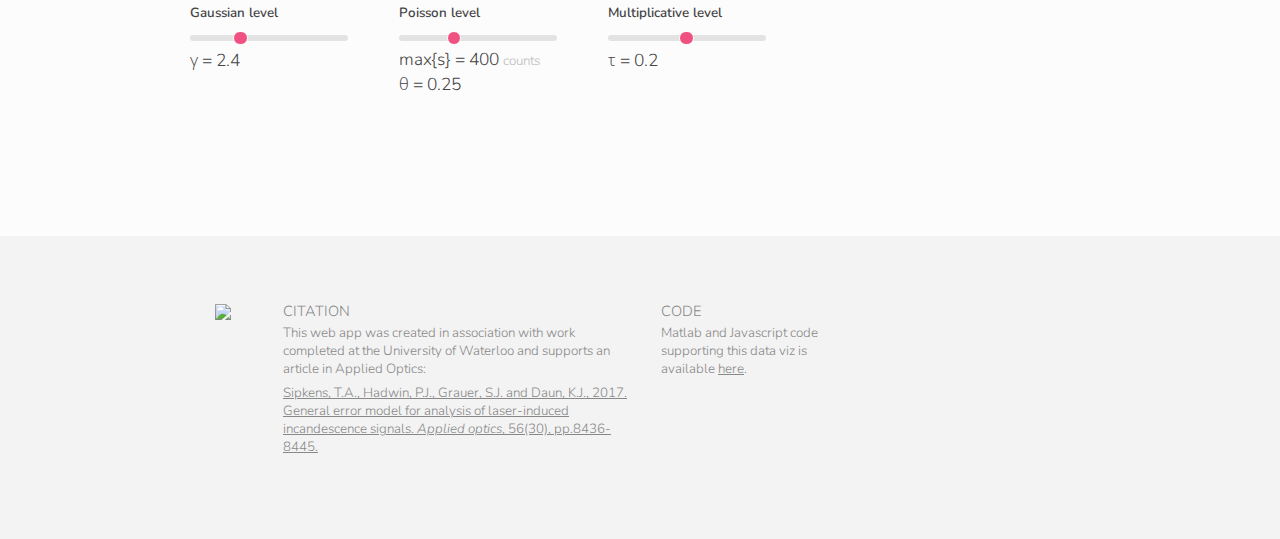
==== commit a47f6101: "Visual update to web app" ====
--- a/index.html
+++ b/index.html
@@ -65,54 +65,70 @@
       Overall, the model includes contributions from three components.
     </p>
 
-    <div class="img-container">
+    <!-- Formatting before boxes. -->
+    <div class="box"></div>
+
+    <div class="box">
+      <h3>POISSON NOISE</h3>
+
+      <p>
+        <b>Shot</b> or <b>Poisson noise</b>, which is incorporated by "reducing"
+        the signal by θ, will result in lower signals containing smaller
+        fluctuations. Reducing the Gaussian contributions, by lowering γ,
+        one can clearly see this effect.
+        This work approximates this type of noise
+        as Guassian. As a result, when θ is large (such that the
+        peak signal is below 50 counts, e.g., in the shoulder signal for this
+        <a href="#hlegend" id="set2">this set of parameters</a>),
+        artifacts become visible in this approximation.
+        Significant negative counts start to appear and
+        discretized values will not be visible as they would in true
+        Poisson-corrupted data.
+      </p>
+
       <div class="img-div">
-        <div class="img-schem">Poisson</div>
         <img src="docs/imgs/pois.svg" alt="Noise types" class="img-schem">
       </div>
+    </div>
+
+    <div class="box">
+      <h3>GAUSSIAN NOISE</h3>
+
+      <p>
+        Additive white, <b>Gaussian noise</b> affects the signal more uniformly
+        and is the primary source of noise at lower signals. This could correspond 
+        to electronic noise or could be used to enforce a lower detectability limit. 
+        This noise is uniform over the signal (for example, see 
+        <a href="#hlegend" id="set3">this set of parameters</a>). 
+      </p>
+
       <div class="img-div">
-        <div class="img-schem">Gaussian</div>
         <img src="docs/imgs/gaus.svg" alt="Noise types" class="img-schem">
       </div>
+    </div>
+
+    <div class="box" style="margin-bottom:50px;">
+      <h3>MULTIPLICATIVE ERRORS</h3>
+
+      <p>
+        Finally, variations in a multiplier between measured signals
+        result in <b>multiplicative errors</b> (called <b>shot-to-shot errors</b> in 
+        <a href="https://doi.org/10.1364/AO.56.008436">Sipkens et al. (2017)</a>) 
+        that allow individual signals to
+        appear above or below the overall average. This is convolved
+        with Poisson noise, such that signals higher than the average
+        will contain more noise (this is visibly apparent for
+        <a href="#hlegend" id="set1">
+          this set of parameters</a>).
+      </p>
+
       <div class="img-div">
-        <div class="img-schem">Multiplicative</div>
         <img src="docs/imgs/s2s.svg" alt="Noise types" class="img-schem">
       </div>
     </div>
 
-    <p align="justify">
-      Additive white, <b>Gaussian noise</b> affects the signal more uniformly
-      and is the primary source of noise at lower signals.
-    </p>
-
-    <p align="justify">
-      <b>Shot</b> or <b>Poisson noise</b>, which is incorporated by "reducing"
-      the signal by θ, will result in lower signals containing smaller
-      fluctuations. Reducing the Gaussian contributions, by lowering γ,
-      one can clearly see this effect.
-      This work approximates this type of noise
-      as Guassian. As a result, when θ is large (such that the
-      peak signal is below 50 counts, e.g., in the shoulder signal for this
-      <a href="#hlegend" id="set2">this set of parameters</a>),
-      artifacts become visible in this approximation.
-      Significant negative counts start to appear and
-      discretized values will not be visible as they would in true
-      Poisson-corrupted data.
-    </p>
-
-    <p align="justify">
-      Finally, variations in a multiplier between measured signals
-      result in <b>multiplicative errors</b> (called <b>shot-to-shot errors</b> in 
-      <a href="https://doi.org/10.1364/AO.56.008436">Sipkens et al. (2017)</a>) 
-      that allow individual signals to
-      appear above or below the overall average. This is convolved
-      with Poisson noise, such that signals higher than the average
-      will contain more noise (this is visibly apparent for
-      <a href="#hlegend" id="set1">
-        this set of parameters</a>).
-    </p>
-
-    <h2>Visualization</h2>
+
+    <h2>VISUALIZATION</h2>
 
     <p align="justify">
       Yellow is a signal two standard deviations below the average,
@@ -145,6 +161,8 @@
 
     <!-- Create a div where the graph will take place -->
     <div id="my_dataviz" style="padding-top:30px;"></div>
+
+    <div id="plot2" style="padding-top:40px;"></div>
 
     <script src="js/add_noise.js"></script>
 
--- a/docs/index.css
+++ b/docs/index.css
@@ -34,7 +34,6 @@
 
 b {
   font-weight: 600;
-  color: #000;
 }
 
 h1 {
@@ -47,10 +46,10 @@
 }
 
 h2 {
-  font-size: 26pt;
+  font-size: 30pt;
   padding-bottom: 5px;
   font-family: 'Nunito';
-  font-weight: 200;
+  font-weight: 800;
   padding-top: 30px;
 }
 
@@ -162,7 +161,7 @@
 
 .footer-section {
   width: 90%;
-  padding-left: 30px;
+  margin-left: 25px;
   padding-bottom: 20px;
   display: inline-block;
   vertical-align: top;
@@ -191,31 +190,50 @@
   margin-bottom: 35px;
 }
 
-.img-container {
-  display: block;
-  margin: auto 10px auto 10px;
-  text-align: center;
-}
-
-.img-schem {
-  padding-top: 16px;
-  padding-bottom: 16px;
+.img-div {
+  padding-top: 2px;
+  padding-bottom: 2px;
   margin: 0px;
   display: inline-block;
   width: 90%;
 }
 @media screen and (min-width: 630px) {
-  .img-schem {
+  .img-div {
     margin: auto 0px auto 0px;
     width: 50%;
   }
 }
 @media screen and (min-width: 750px) {
-  .img-schem {
+  .img-div {
     margin: auto 0px auto 0px;
     width: 32%;
   }
 }
+
+.img-schem {
+  margin: 0px;
+  width: 100%;
+  display: inline;
+  font-weight: 600;
+  color: #000;
+}
+
+div.box {
+  margin-bottom: 60px;
+  padding-bottom: 50px;
+  border-bottom: 1.5px solid #DDD;
+}
+
+div.box h3 {
+  font-weight: 800;
+  font-size: 18pt;
+}
+
+div.box a:hover {
+  color: #444;
+}
+
+
 
 /* Associated with plot elements --> */
 /* Plot background color */
